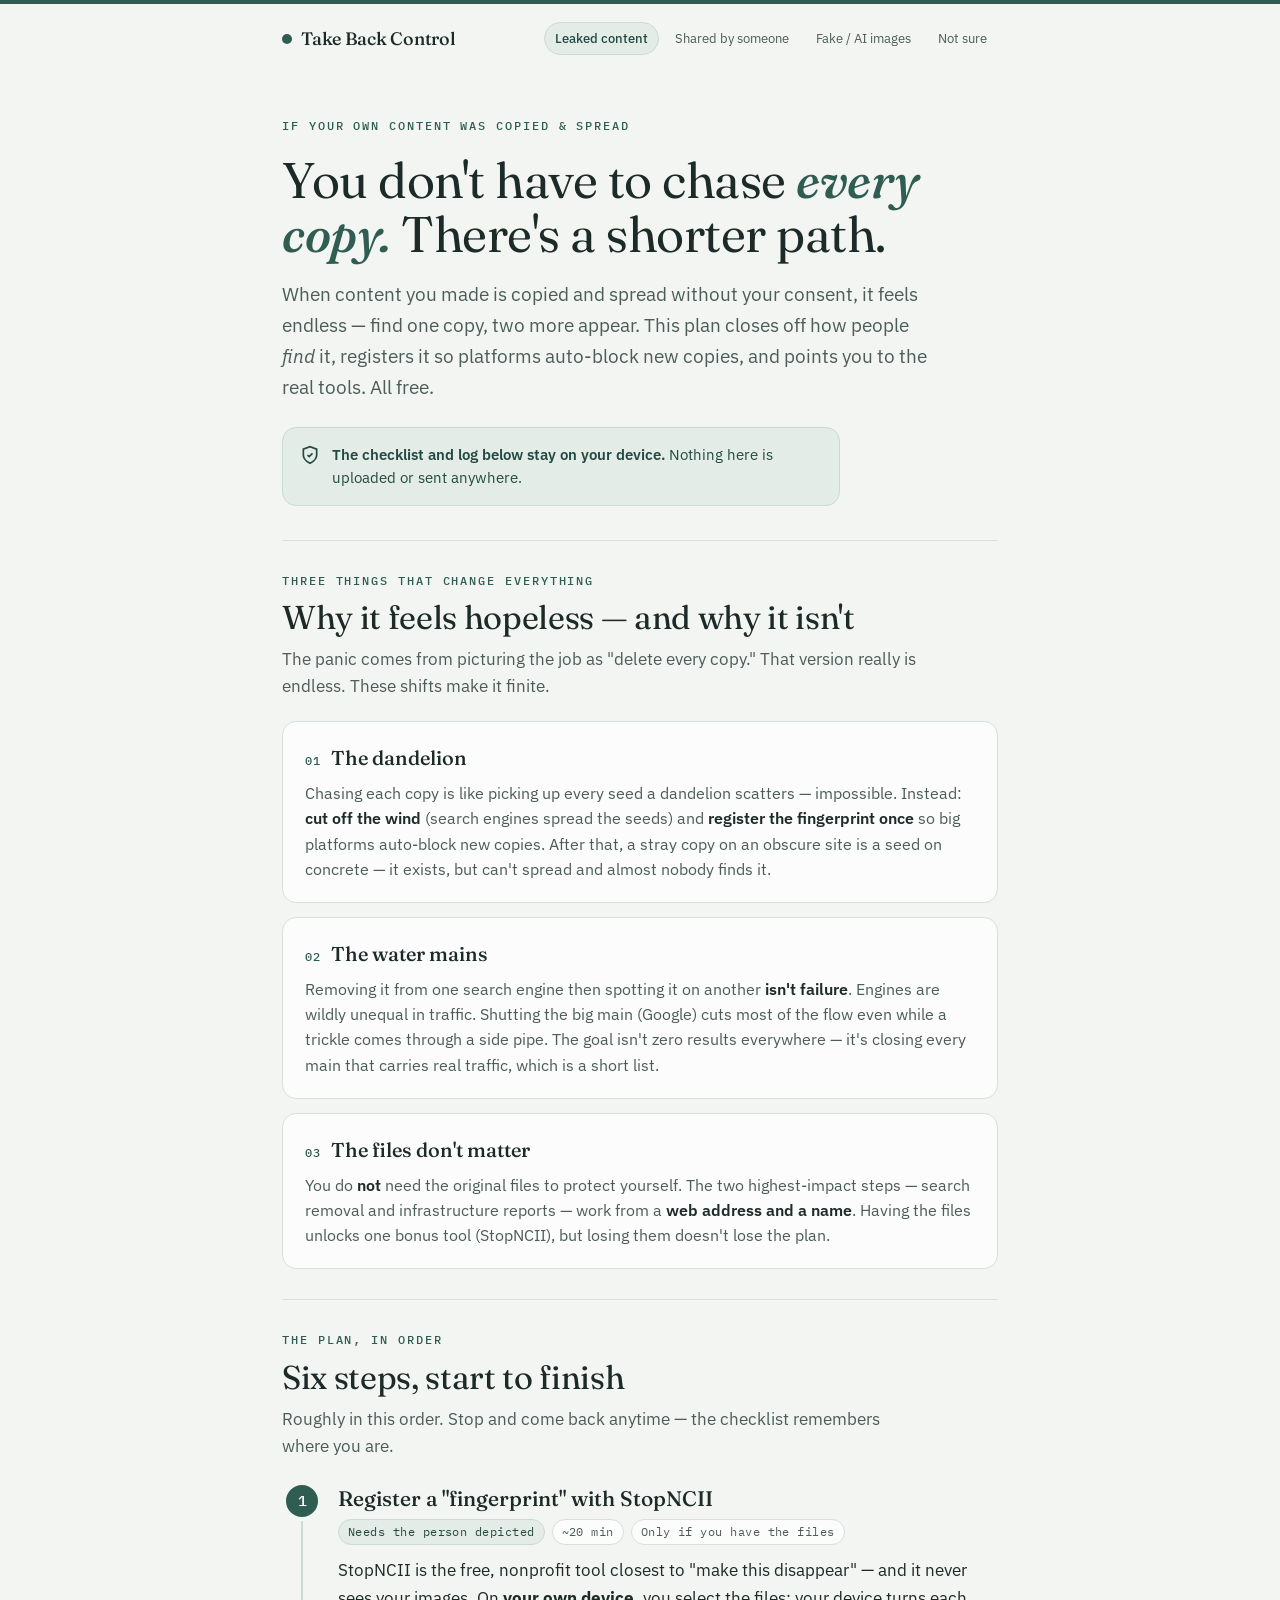
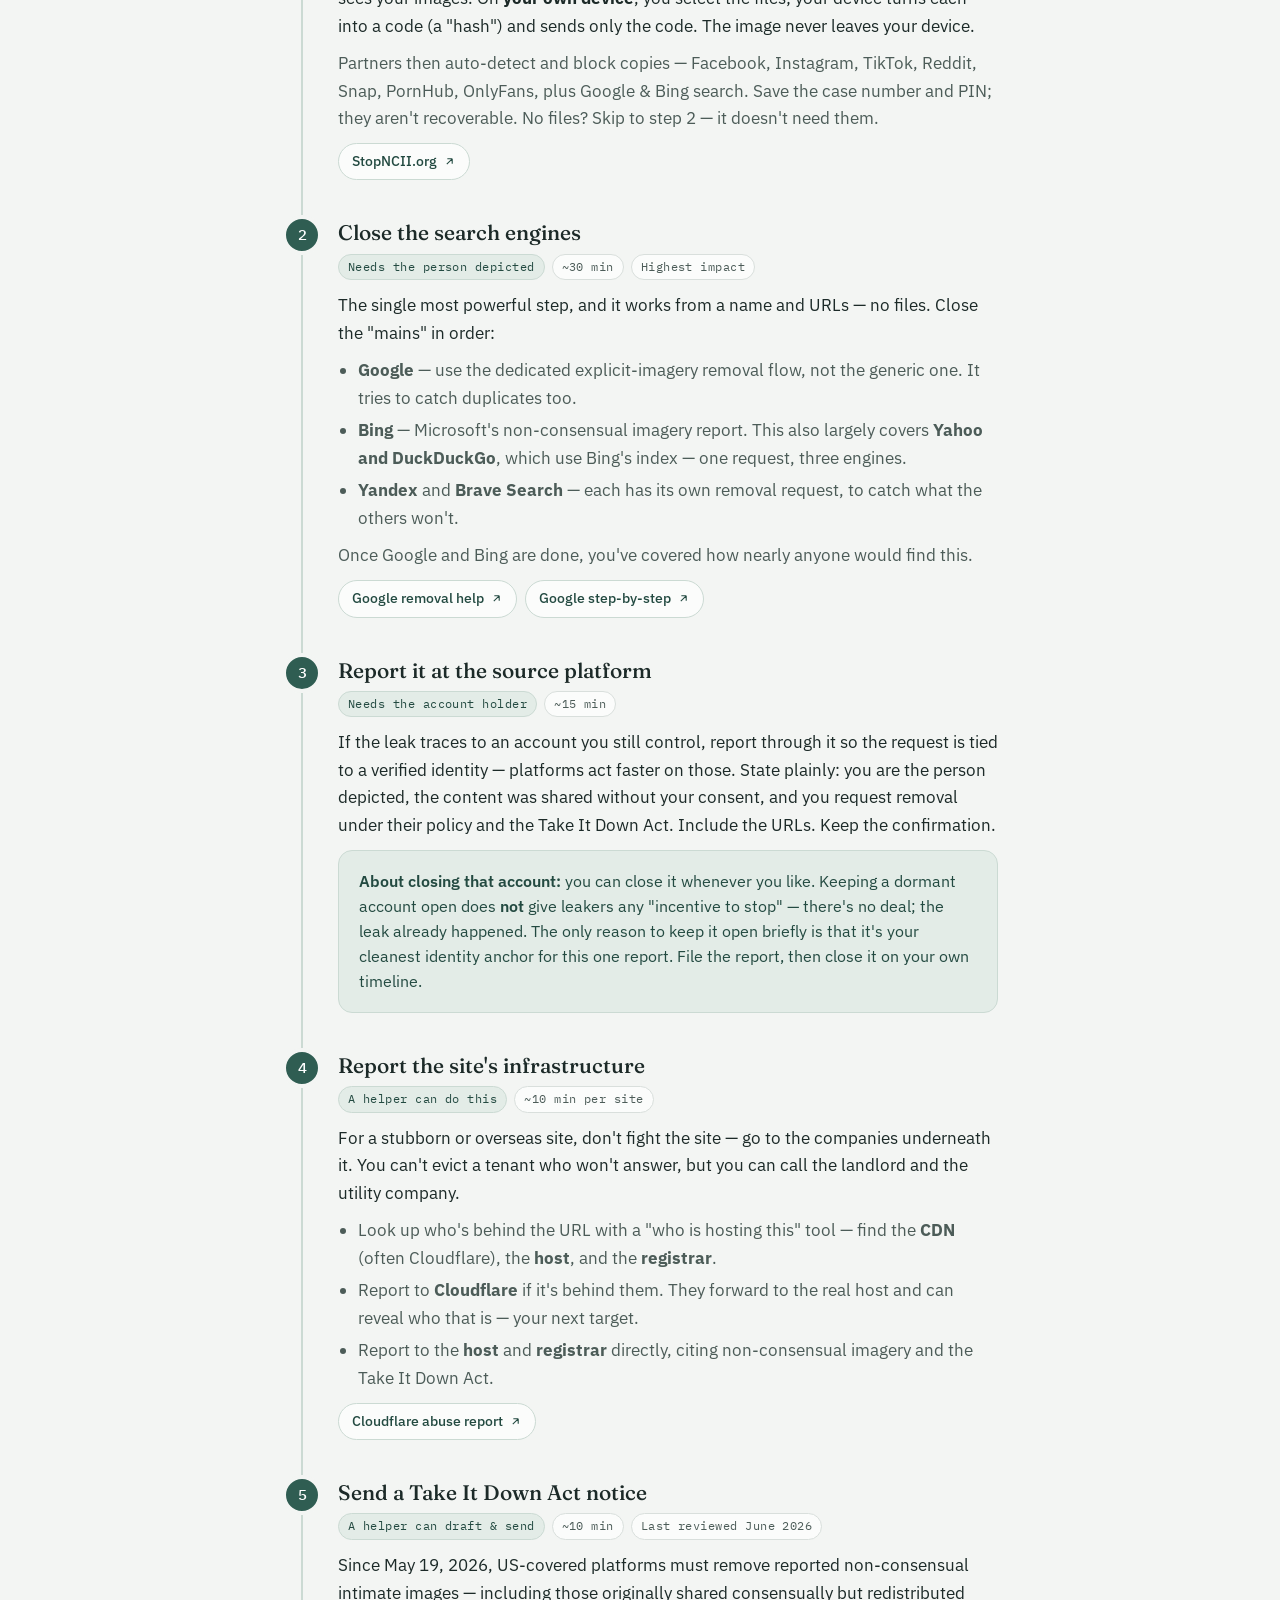
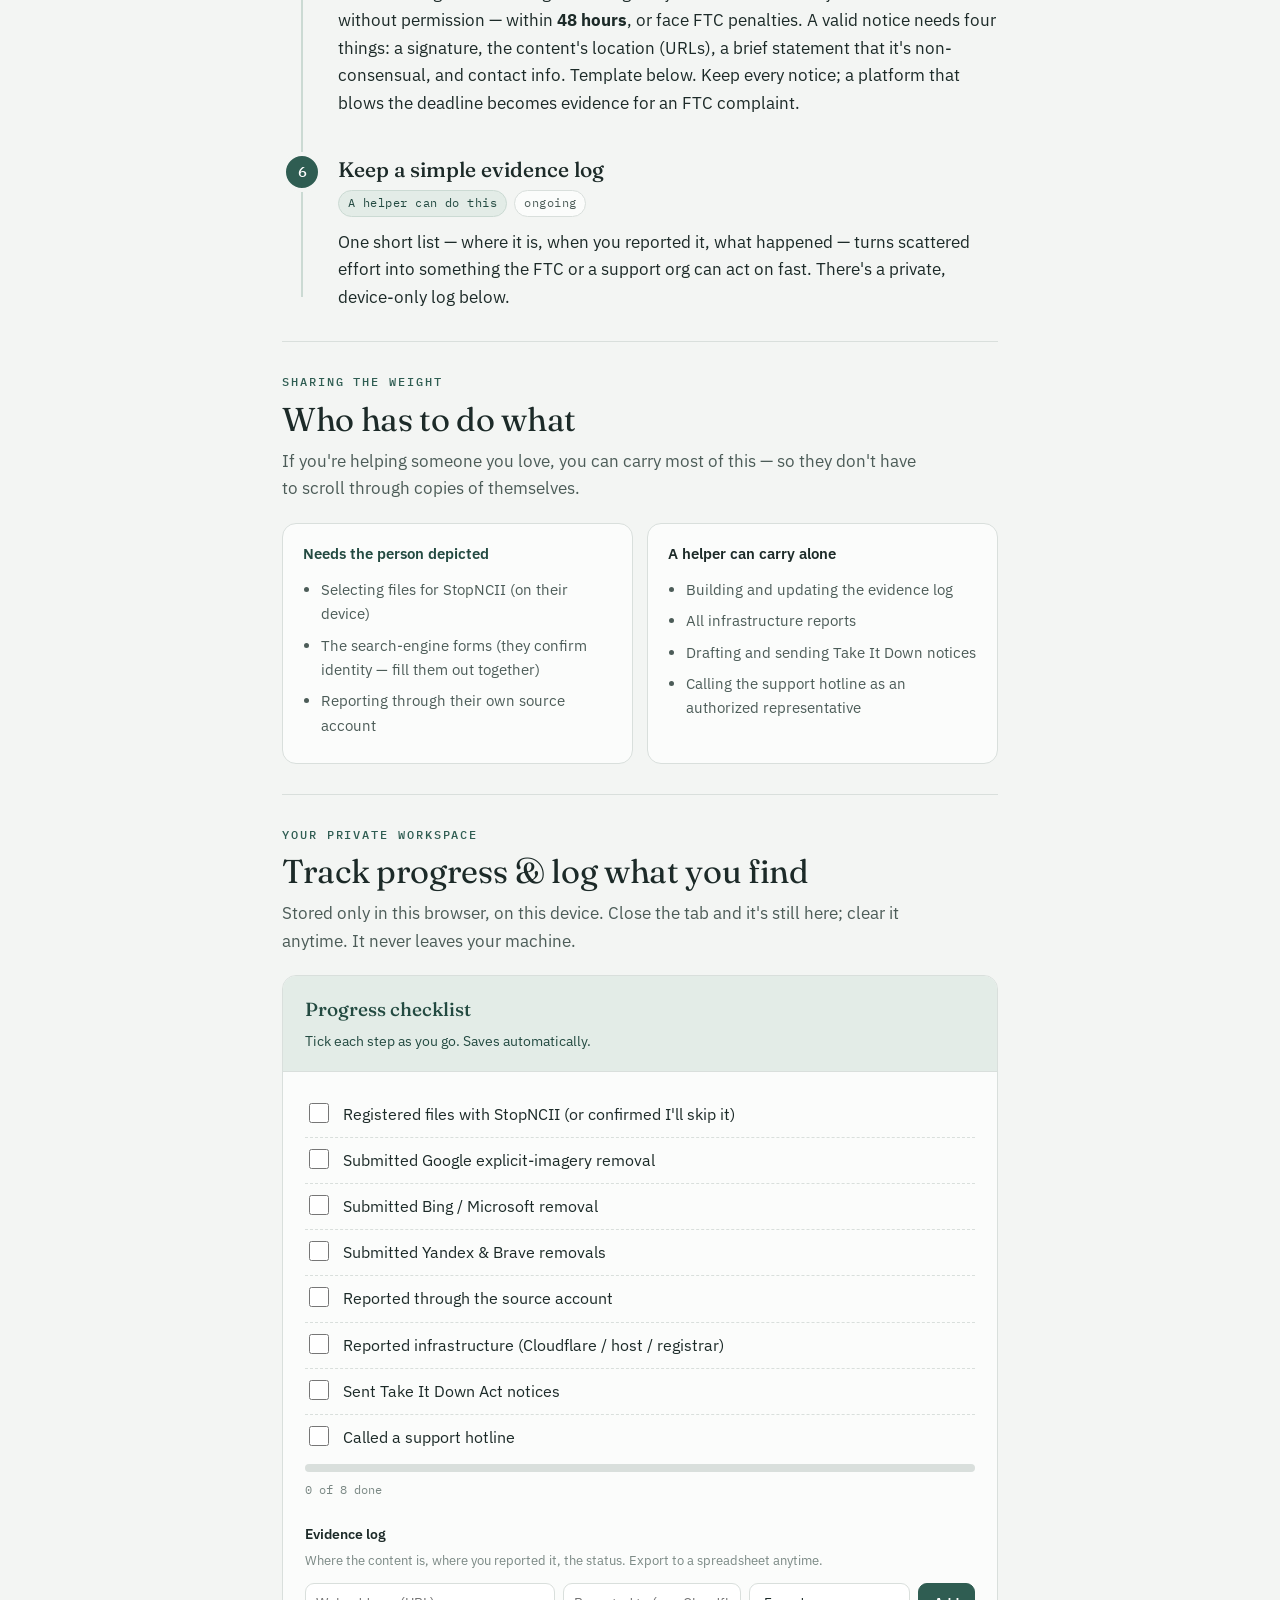
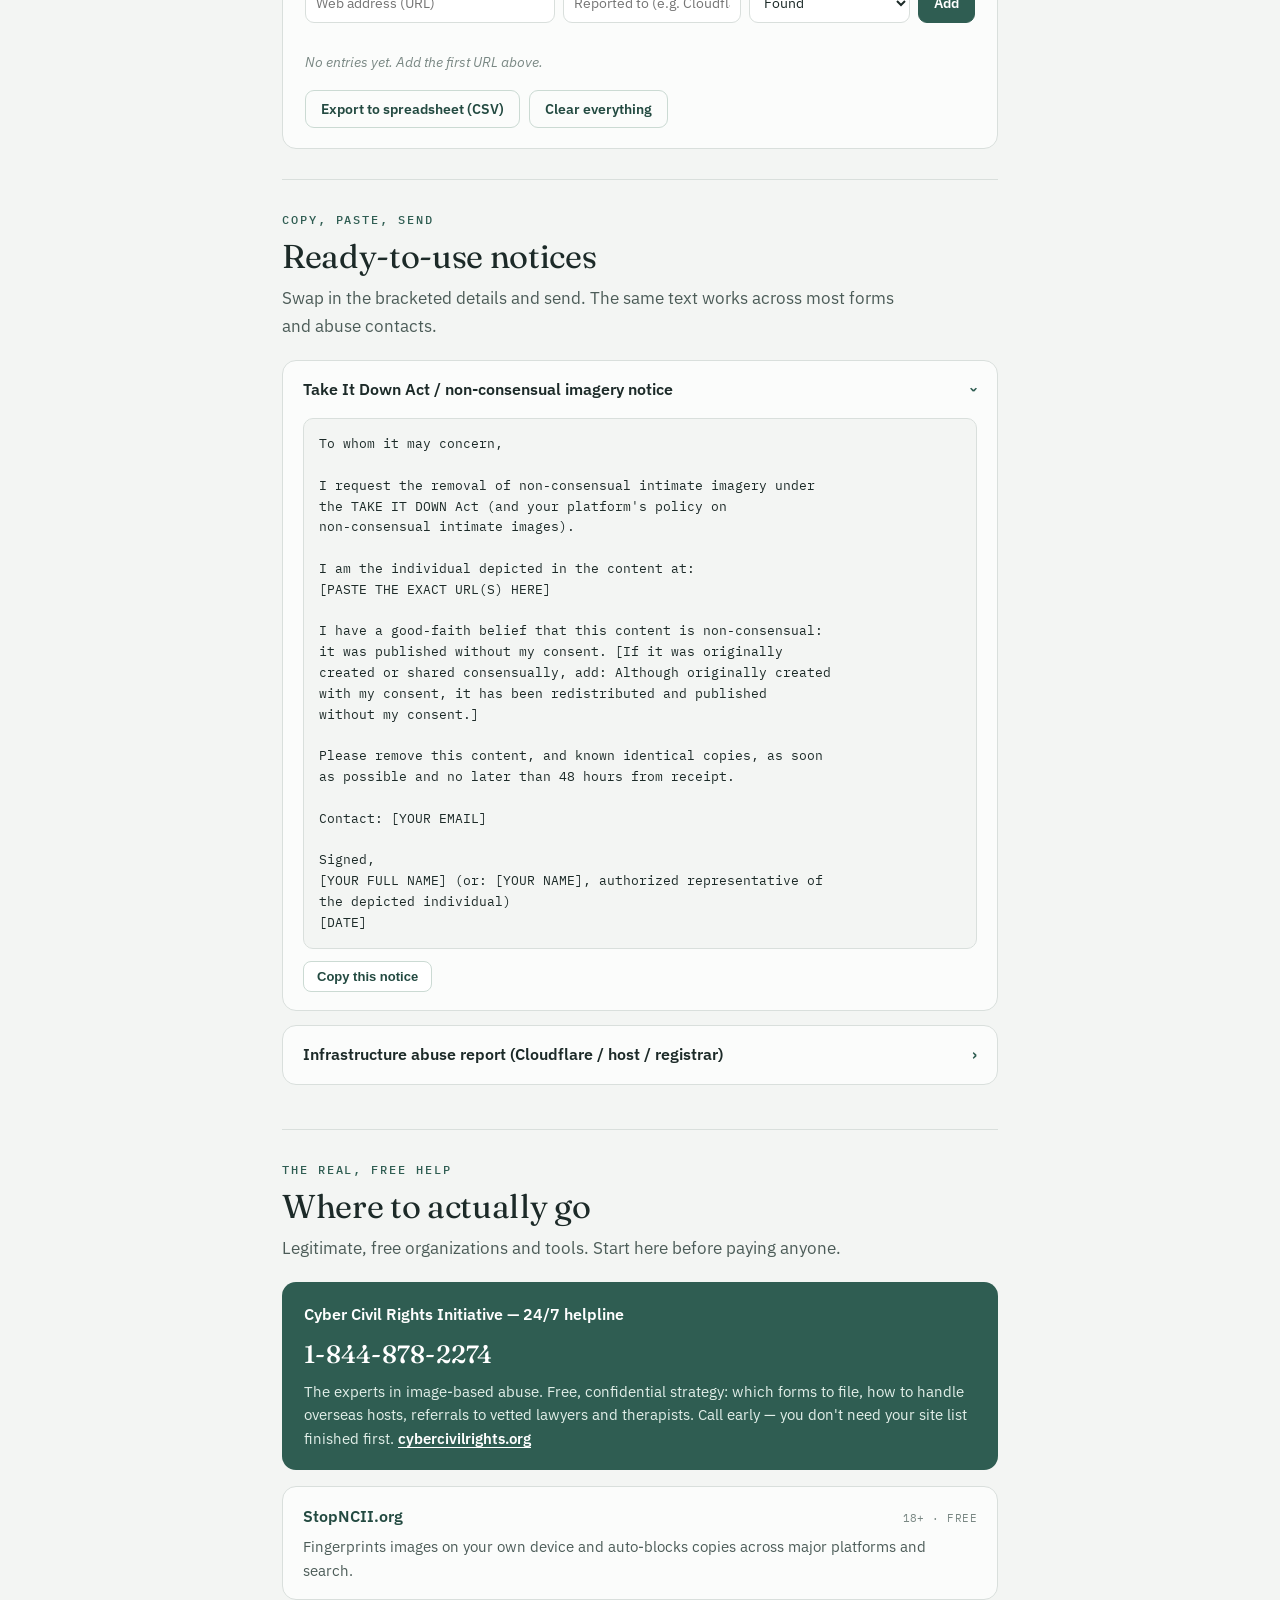
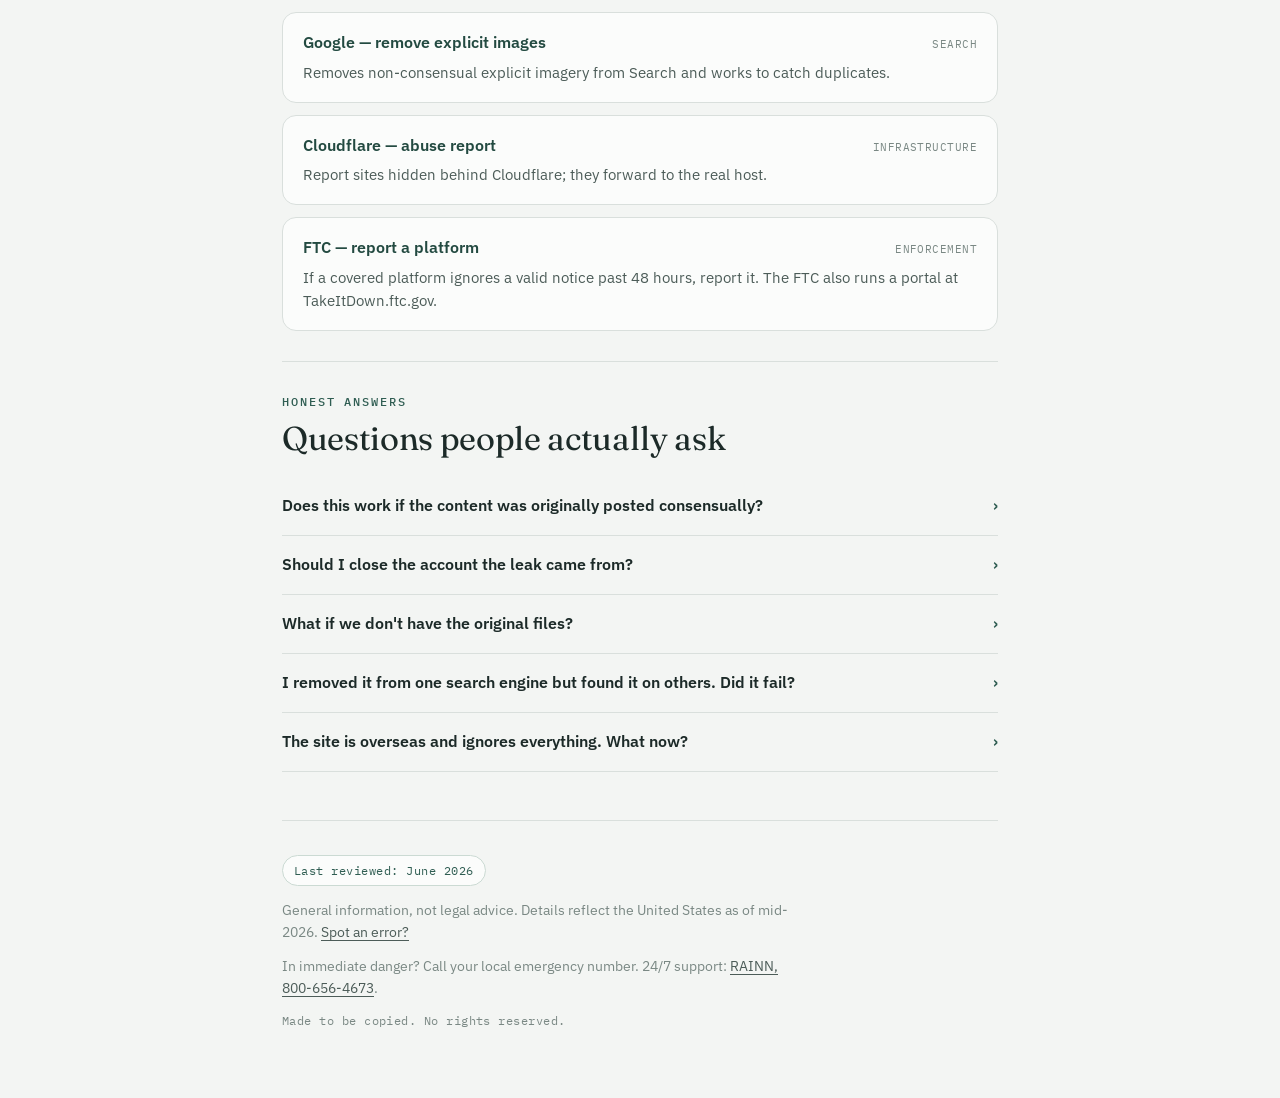
==== leaked.html @ c0b10c97 "Add files via upload" ====
<!DOCTYPE html>
<html lang="en">
<head>
<meta charset="UTF-8">
<meta name="viewport" content="width=device-width, initial-scale=1.0">
<title>My intimate content was leaked — Take Back Control</title>
<meta name="description" content="A free, step-by-step guide to removing leaked intimate content from the internet and search results. No data collected.">
<link rel="preconnect" href="https://fonts.googleapis.com">
<link rel="preconnect" href="https://fonts.gstatic.com" crossorigin>
<link href="https://fonts.googleapis.com/css2?family=Fraunces:opsz,wght@9..144,380;9..144,500;9..144,600&family=IBM+Plex+Sans:wght@400;500;600&family=IBM+Plex+Mono:wght@400;500&display=swap" rel="stylesheet">
<link rel="stylesheet" href="style.css">
<style>:root{--accent:#2F5D52}</style>
</head>
<body data-page="leaked">
<div class="topstripe"></div>
<div class="wrap">

  <nav class="nav">
    <a class="brand" href="index.html"><span class="dot"></span>Take Back Control</a>
    <div class="navlinks">
      <a href="leaked.html" class="here">Leaked content</a>
      <a href="shared.html">Shared by someone</a>
      <a href="deepfake.html">Fake / AI images</a>
      <a href="not-sure.html">Not sure</a>
    </div>
  </nav>

  <header class="hero">
    <span class="eyebrow">If your own content was copied &amp; spread</span>
    <h1>You don't have to chase <em>every copy.</em> There's a shorter path.</h1>
    <p class="lead">When content you made is copied and spread without your consent, it feels endless — find one copy, two more appear. This plan closes off how people <em>find</em> it, registers it so platforms auto-block new copies, and points you to the real tools. All free.</p>
    <div class="privacy-badge">
      <svg width="20" height="20" viewBox="0 0 24 24" fill="none" stroke="currentColor" stroke-width="2"><path d="M12 22s8-4 8-10V5l-8-3-8 3v7c0 6 8 10 8 10z"/><path d="M9 12l2 2 4-4"/></svg>
      <div><b>The checklist and log below stay on your device.</b> Nothing here is uploaded or sent anywhere.</div>
    </div>
  </header>

  <hr class="divider">

  <section>
    <div class="sec-head">
      <span class="eyebrow">Three things that change everything</span>
      <h2>Why it feels hopeless — and why it isn't</h2>
      <p>The panic comes from picturing the job as "delete every copy." That version really is endless. These shifts make it finite.</p>
    </div>
    <div class="reframes">
      <div class="reframe">
        <h3><span class="ix">01</span> The dandelion</h3>
        <p>Chasing each copy is like picking up every seed a dandelion scatters — impossible. Instead: <b>cut off the wind</b> (search engines spread the seeds) and <b>register the fingerprint once</b> so big platforms auto-block new copies. After that, a stray copy on an obscure site is a seed on concrete — it exists, but can't spread and almost nobody finds it.</p>
      </div>
      <div class="reframe">
        <h3><span class="ix">02</span> The water mains</h3>
        <p>Removing it from one search engine then spotting it on another <b>isn't failure</b>. Engines are wildly unequal in traffic. Shutting the big main (Google) cuts most of the flow even while a trickle comes through a side pipe. The goal isn't zero results everywhere — it's closing every main that carries real traffic, which is a short list.</p>
      </div>
      <div class="reframe">
        <h3><span class="ix">03</span> The files don't matter</h3>
        <p>You do <b>not</b> need the original files to protect yourself. The two highest-impact steps — search removal and infrastructure reports — work from a <b>web address and a name</b>. Having the files unlocks one bonus tool (StopNCII), but losing them doesn't lose the plan.</p>
      </div>
    </div>
  </section>

  <hr class="divider">

  <section>
    <div class="sec-head">
      <span class="eyebrow">The plan, in order</span>
      <h2>Six steps, start to finish</h2>
      <p>Roughly in this order. Stop and come back anytime — the checklist remembers where you are.</p>
    </div>
    <div class="steps">

      <div class="step">
        <div class="node">1</div>
        <h3>Register a "fingerprint" with StopNCII</h3>
        <div class="meta"><span class="tag who">Needs the person depicted</span><span class="tag">~20 min</span><span class="tag">Only if you have the files</span></div>
        <p class="do">StopNCII is the free, nonprofit tool closest to "make this disappear" — and it never sees your images. On <b>your own device</b>, you select the files; your device turns each into a code (a "hash") and sends only the code. The image never leaves your device.</p>
        <p>Partners then auto-detect and block copies — Facebook, Instagram, TikTok, Reddit, Snap, PornHub, OnlyFans, plus Google &amp; Bing search. Save the case number and PIN; they aren't recoverable. No files? Skip to step 2 — it doesn't need them.</p>
        <div class="linkrow"><a class="pill" href="https://stopncii.org" target="_blank" rel="noopener">StopNCII.org<svg width="13" height="13" viewBox="0 0 24 24" fill="none" stroke="currentColor" stroke-width="2"><path d="M7 17L17 7M17 7H8M17 7v9"/></svg></a></div>
      </div>

      <div class="step">
        <div class="node">2</div>
        <h3>Close the search engines</h3>
        <div class="meta"><span class="tag who">Needs the person depicted</span><span class="tag">~30 min</span><span class="tag">Highest impact</span></div>
        <p class="do">The single most powerful step, and it works from a name and URLs — no files. Close the "mains" in order:</p>
        <ul>
          <li><b>Google</b> — use the dedicated explicit-imagery removal flow, not the generic one. It tries to catch duplicates too.</li>
          <li><b>Bing</b> — Microsoft's non-consensual imagery report. This also largely covers <b>Yahoo and DuckDuckGo</b>, which use Bing's index — one request, three engines.</li>
          <li><b>Yandex</b> and <b>Brave Search</b> — each has its own removal request, to catch what the others won't.</li>
        </ul>
        <p>Once Google and Bing are done, you've covered how nearly anyone would find this.</p>
        <div class="linkrow">
          <a class="pill" href="https://support.google.com/websearch/answer/13650142" target="_blank" rel="noopener">Google removal help<svg width="13" height="13" viewBox="0 0 24 24" fill="none" stroke="currentColor" stroke-width="2"><path d="M7 17L17 7M17 7H8M17 7v9"/></svg></a>
          <a class="pill" href="https://support.google.com/websearch/answer/16854698" target="_blank" rel="noopener">Google step-by-step<svg width="13" height="13" viewBox="0 0 24 24" fill="none" stroke="currentColor" stroke-width="2"><path d="M7 17L17 7M17 7H8M17 7v9"/></svg></a>
        </div>
      </div>

      <div class="step">
        <div class="node">3</div>
        <h3>Report it at the source platform</h3>
        <div class="meta"><span class="tag who">Needs the account holder</span><span class="tag">~15 min</span></div>
        <p class="do">If the leak traces to an account you still control, report through it so the request is tied to a verified identity — platforms act faster on those. State plainly: you are the person depicted, the content was shared without your consent, and you request removal under their policy and the Take It Down Act. Include the URLs. Keep the confirmation.</p>
        <div class="callout" style="margin-top:6px"><b>About closing that account:</b> you can close it whenever you like. Keeping a dormant account open does <b>not</b> give leakers any "incentive to stop" — there's no deal; the leak already happened. The only reason to keep it open briefly is that it's your cleanest identity anchor for this one report. File the report, then close it on your own timeline.</div>
      </div>

      <div class="step">
        <div class="node">4</div>
        <h3>Report the site's infrastructure</h3>
        <div class="meta"><span class="tag who">A helper can do this</span><span class="tag">~10 min per site</span></div>
        <p class="do">For a stubborn or overseas site, don't fight the site — go to the companies underneath it. You can't evict a tenant who won't answer, but you can call the landlord and the utility company.</p>
        <ul>
          <li>Look up who's behind the URL with a "who is hosting this" tool — find the <b>CDN</b> (often Cloudflare), the <b>host</b>, and the <b>registrar</b>.</li>
          <li>Report to <b>Cloudflare</b> if it's behind them. They forward to the real host and can reveal who that is — your next target.</li>
          <li>Report to the <b>host</b> and <b>registrar</b> directly, citing non-consensual imagery and the Take It Down Act.</li>
        </ul>
        <div class="linkrow"><a class="pill" href="https://abuse.cloudflare.com" target="_blank" rel="noopener">Cloudflare abuse report<svg width="13" height="13" viewBox="0 0 24 24" fill="none" stroke="currentColor" stroke-width="2"><path d="M7 17L17 7M17 7H8M17 7v9"/></svg></a></div>
      </div>

      <div class="step">
        <div class="node">5</div>
        <h3>Send a Take It Down Act notice</h3>
        <div class="meta"><span class="tag who">A helper can draft &amp; send</span><span class="tag">~10 min</span><span class="tag">Last reviewed June 2026</span></div>
        <p class="do">Since May 19, 2026, US-covered platforms must remove reported non-consensual intimate images — including those originally shared consensually but redistributed without permission — within <b>48 hours</b>, or face FTC penalties. A valid notice needs four things: a signature, the content's location (URLs), a brief statement that it's non-consensual, and contact info. Template below. Keep every notice; a platform that blows the deadline becomes evidence for an FTC complaint.</p>
      </div>

      <div class="step">
        <div class="node">6</div>
        <h3>Keep a simple evidence log</h3>
        <div class="meta"><span class="tag who">A helper can do this</span><span class="tag">ongoing</span></div>
        <p class="do">One short list — where it is, when you reported it, what happened — turns scattered effort into something the FTC or a support org can act on fast. There's a private, device-only log below.</p>
      </div>

    </div>
  </section>

  <hr class="divider">

  <section>
    <div class="sec-head"><span class="eyebrow">Sharing the weight</span><h2>Who has to do what</h2>
      <p>If you're helping someone you love, you can carry most of this — so they don't have to scroll through copies of themselves.</p></div>
    <div class="split">
      <div class="col person"><h3>Needs the person depicted</h3>
        <ul><li>Selecting files for StopNCII (on their device)</li><li>The search-engine forms (they confirm identity — fill them out together)</li><li>Reporting through their own source account</li></ul></div>
      <div class="col"><h3>A helper can carry alone</h3>
        <ul><li>Building and updating the evidence log</li><li>All infrastructure reports</li><li>Drafting and sending Take It Down notices</li><li>Calling the support hotline as an authorized representative</li></ul></div>
    </div>
  </section>

  <hr class="divider">

  <section>
    <div class="sec-head"><span class="eyebrow">Your private workspace</span><h2>Track progress &amp; log what you find</h2>
      <p>Stored only in this browser, on this device. Close the tab and it's still here; clear it anytime. It never leaves your machine.</p></div>
    <div class="tool">
      <div class="tool-head"><h3>Progress checklist</h3><p>Tick each step as you go. Saves automatically.</p></div>
      <div class="tool-body">
        <ul class="checklist" id="checklist">
          <li><input type="checkbox" id="c1"><label for="c1">Registered files with StopNCII (or confirmed I'll skip it)</label></li>
          <li><input type="checkbox" id="c2"><label for="c2">Submitted Google explicit-imagery removal</label></li>
          <li><input type="checkbox" id="c3"><label for="c3">Submitted Bing / Microsoft removal</label></li>
          <li><input type="checkbox" id="c4"><label for="c4">Submitted Yandex &amp; Brave removals</label></li>
          <li><input type="checkbox" id="c5"><label for="c5">Reported through the source account</label></li>
          <li><input type="checkbox" id="c6"><label for="c6">Reported infrastructure (Cloudflare / host / registrar)</label></li>
          <li><input type="checkbox" id="c7"><label for="c7">Sent Take It Down Act notices</label></li>
          <li><input type="checkbox" id="c8"><label for="c8">Called a support hotline</label></li>
        </ul>
        <div class="progress"><i id="bar"></i></div>
        <p class="ptext" id="ptext">0 of 8 done</p>
        <div class="log">
          <h4>Evidence log</h4>
          <p class="hint">Where the content is, where you reported it, the status. Export to a spreadsheet anytime.</p>
          <div class="log-grid">
            <input id="f-url" type="text" placeholder="Web address (URL)" aria-label="URL">
            <input id="f-where" type="text" placeholder="Reported to (e.g. Cloudflare)" aria-label="Reported to">
            <select id="f-status" aria-label="Status"><option>Found</option><option>Reported</option><option>Removed</option><option>Ignored 48h+</option></select>
            <button class="btn" id="add">Add</button>
          </div>
          <ul class="entries" id="entries"></ul>
          <p class="empty" id="empty">No entries yet. Add the first URL above.</p>
          <div class="log-actions">
            <button class="btn ghost" id="export">Export to spreadsheet (CSV)</button>
            <button class="btn ghost" id="clearall">Clear everything</button>
          </div>
        </div>
      </div>
    </div>
  </section>

  <hr class="divider">

  <section>
    <div class="sec-head"><span class="eyebrow">Copy, paste, send</span><h2>Ready-to-use notices</h2>
      <p>Swap in the bracketed details and send. The same text works across most forms and abuse contacts.</p></div>
    <details class="tmpl" open>
      <summary>Take It Down Act / non-consensual imagery notice <span class="chev">›</span></summary>
      <div class="tmpl-body">
        <pre id="t1">To whom it may concern,

I request the removal of non-consensual intimate imagery under
the TAKE IT DOWN Act (and your platform's policy on
non-consensual intimate images).

I am the individual depicted in the content at:
[PASTE THE EXACT URL(S) HERE]

I have a good-faith belief that this content is non-consensual:
it was published without my consent. [If it was originally
created or shared consensually, add: Although originally created
with my consent, it has been redistributed and published
without my consent.]

Please remove this content, and known identical copies, as soon
as possible and no later than 48 hours from receipt.

Contact: [YOUR EMAIL]

Signed,
[YOUR FULL NAME] (or: [YOUR NAME], authorized representative of
the depicted individual)
[DATE]</pre>
        <button class="copy" data-t="t1">Copy this notice</button>
      </div>
    </details>
    <details class="tmpl">
      <summary>Infrastructure abuse report (Cloudflare / host / registrar) <span class="chev">›</span></summary>
      <div class="tmpl-body">
        <pre id="t2">Subject: Abuse report — non-consensual intimate imagery

Hello,

A website you provide services for is hosting / distributing
non-consensual intimate imagery of [me / the person I represent]
without consent. This violates your acceptable-use policy and
US law (the TAKE IT DOWN Act).

Content location(s):
[PASTE THE EXACT URL(S) HERE]

Please remove this content and/or forward this report to the
hosting provider, and confirm the steps taken. I can provide
further identity verification on request.

Contact: [YOUR EMAIL]
[YOUR NAME] · [DATE]</pre>
        <button class="copy" data-t="t2">Copy this report</button>
      </div>
    </details>
  </section>

  <hr class="divider">

  <section>
    <div class="sec-head"><span class="eyebrow">The real, free help</span><h2>Where to actually go</h2>
      <p>Legitimate, free organizations and tools. Start here before paying anyone.</p></div>
    <div class="res">
      <div class="hotline">
        <div class="r-name">Cyber Civil Rights Initiative — 24/7 helpline</div>
        <span class="r-num">1-844-878-2274</span>
        <div class="r-desc">The experts in image-based abuse. Free, confidential strategy: which forms to file, how to handle overseas hosts, referrals to vetted lawyers and therapists. Call early — you don't need your site list finished first. <a href="https://cybercivilrights.org" target="_blank" rel="noopener">cybercivilrights.org</a></div>
      </div>
      <a class="card" href="https://stopncii.org" target="_blank" rel="noopener"><div class="r-top"><span class="r-name">StopNCII.org</span><span class="r-tag">18+ · FREE</span></div><div class="r-desc">Fingerprints images on your own device and auto-blocks copies across major platforms and search.</div></a>
      <a class="card" href="https://support.google.com/websearch/answer/13650142" target="_blank" rel="noopener"><div class="r-top"><span class="r-name">Google — remove explicit images</span><span class="r-tag">SEARCH</span></div><div class="r-desc">Removes non-consensual explicit imagery from Search and works to catch duplicates.</div></a>
      <a class="card" href="https://abuse.cloudflare.com" target="_blank" rel="noopener"><div class="r-top"><span class="r-name">Cloudflare — abuse report</span><span class="r-tag">INFRASTRUCTURE</span></div><div class="r-desc">Report sites hidden behind Cloudflare; they forward to the real host.</div></a>
      <a class="card" href="https://reportfraud.ftc.gov" target="_blank" rel="noopener"><div class="r-top"><span class="r-name">FTC — report a platform</span><span class="r-tag">ENFORCEMENT</span></div><div class="r-desc">If a covered platform ignores a valid notice past 48 hours, report it. The FTC also runs a portal at TakeItDown.ftc.gov.</div></a>
    </div>
  </section>

  <hr class="divider">

  <section class="faq">
    <div class="sec-head"><span class="eyebrow">Honest answers</span><h2>Questions people actually ask</h2></div>
    <details>
      <summary>Does this work if the content was originally posted consensually?<span class="chev">›</span></summary>
      <div class="ans"><p>Yes. Consenting to create or share something once is not consent to have it redistributed elsewhere. Content first shared on a creator platform and then leaked is treated as non-consensual where it was re-posted without permission.</p><p>One wrinkle: Google's <i>search-removal</i> form asks that you're not <i>currently being paid to commercialize that same content</i>. If there's no active, earning account, this doesn't apply. If there is, the Take It Down notice and infrastructure reports don't carry that condition, and a copyright (DMCA) removal may also apply. A support org can help pick the right lever.</p></div>
    </details>
    <details>
      <summary>Should I close the account the leak came from?<span class="chev">›</span></summary>
      <div class="ans"><p>You can, on your own timeline. A dormant account doesn't give leakers any reason to stop — there's no negotiation happening, and the leak already occurred. The only reason to keep it open briefly is as a verified-identity anchor for the source-platform report. File that report, then close it whenever you're ready.</p></div>
    </details>
    <details>
      <summary>What if we don't have the original files?<span class="chev">›</span></summary>
      <div class="ans"><p>You still do almost everything. Search removal, infrastructure reports, source reports, and Take It Down notices all work from a URL and a name. Only StopNCII needs files, and it's a bonus. Even a copy downloaded from a leak site can be fingerprinted.</p></div>
    </details>
    <details>
      <summary>I removed it from one search engine but found it on others. Did it fail?<span class="chev">›</span></summary>
      <div class="ans"><p>No — that's expected. Removal is per-engine. Closing Google and Bing covers the overwhelming majority of how anyone finds content (Bing also feeds Yahoo and DuckDuckGo). The goal is the engines that carry real traffic, not literal zero everywhere.</p></div>
    </details>
    <details>
      <summary>The site is overseas and ignores everything. What now?<span class="chev">›</span></summary>
      <div class="ans"><p>You usually don't need it deleted at the source — you need it <i>unfindable</i>. Deindex it from search, and report the US/EU infrastructure underneath it (CDN, host, registrar), which often follows the rules even when the site won't. The hotline is excellent at this part.</p></div>
    </details>
  </section>

  <footer>
    <span class="reviewed">Last reviewed: June 2026</span>
    <p>General information, not legal advice. Details reflect the United States as of mid-2026. <a href="index.html#contact">Spot an error?</a></p>
    <p>In immediate danger? Call your local emergency number. 24/7 support: <a href="tel:18006564673">RAINN, 800-656-4673</a>.</p>
    <p class="made">Made to be copied. No rights reserved.</p>
  </footer>

</div>
<script src="app.js"></script>
</body>
</html>
---- style.css ----
/* Take Back Control — shared styles
   Edit once, applies to every page. */
:root{
  --paper:#F3F5F3;
  --paper-2:#FBFCFB;
  --ink:#1C2A28;
  --ink-soft:#4C5C58;
  --ink-faint:#7A8884;
  --sage:#2F5D52;
  --sage-deep:#234A41;
  --sage-tint:#E3ECE7;
  --sage-line:#CBDAD3;
  --line:#D9DFDC;
  --clay:#A1542F;
  --clay-tint:#F4E6DC;
  --clay-line:#E2C3AE;
  --accent:#2F5D52;        /* per-page override sets this */
  --radius:14px;
  --maxw:760px;
}
*{box-sizing:border-box}
html{scroll-behavior:smooth}
@media (prefers-reduced-motion:reduce){html{scroll-behavior:auto}*{animation:none!important;transition:none!important}}
body{
  margin:0;background:var(--paper);color:var(--ink);
  font-family:"IBM Plex Sans",system-ui,sans-serif;
  font-size:17px;line-height:1.62;-webkit-font-smoothing:antialiased;
}
.topstripe{height:4px;background:var(--accent)}
.wrap{max-width:var(--maxw);margin:0 auto;padding:0 22px}
a{color:var(--sage-deep);text-underline-offset:3px;text-decoration-thickness:1px}
a:focus-visible,button:focus-visible,summary:focus-visible{outline:3px solid var(--accent);outline-offset:2px;border-radius:4px}

/* NAV */
.nav{display:flex;align-items:center;justify-content:space-between;gap:14px;padding:18px 0;flex-wrap:wrap}
.brand{font-family:"Fraunces",serif;font-weight:500;font-size:18px;color:var(--ink);text-decoration:none;letter-spacing:-.01em;display:flex;align-items:center;gap:9px}
.brand .dot{width:10px;height:10px;border-radius:50%;background:var(--accent);flex:none}
.navlinks{display:flex;gap:5px;flex-wrap:wrap}
.navlinks a{font-size:13px;text-decoration:none;color:var(--ink-soft);padding:5px 10px;border-radius:100px;border:1px solid transparent}
.navlinks a:hover{background:var(--paper-2);border-color:var(--line)}
.navlinks a.here{background:var(--sage-tint);border-color:var(--sage-line);color:var(--sage-deep);font-weight:500}

.eyebrow{font-family:"IBM Plex Mono",monospace;font-size:12px;letter-spacing:.16em;text-transform:uppercase;color:var(--accent);font-weight:500}

/* HERO */
.hero{padding:38px 0 34px}
.hero .eyebrow{display:inline-block;margin-bottom:18px}
.hero h1{font-family:"Fraunces",serif;font-weight:380;font-size:clamp(32px,5.6vw,50px);line-height:1.08;letter-spacing:-.01em;margin:0 0 18px}
.hero h1 em{font-style:italic;color:var(--accent);font-weight:500}
.hero .lead{font-size:19px;color:var(--ink-soft);max-width:60ch;margin:0 0 24px}

.privacy-badge{display:flex;gap:12px;align-items:flex-start;background:var(--sage-tint);border:1px solid var(--sage-line);border-radius:var(--radius);padding:15px 17px;font-size:14.5px;color:var(--sage-deep);max-width:62ch}
.privacy-badge svg{flex:none;margin-top:2px}
.privacy-badge b{font-weight:600}

section{padding:30px 0}
.divider{height:1px;background:var(--line);border:0;margin:0}
.sec-head{margin-bottom:20px}
.sec-head .eyebrow{display:block;margin-bottom:9px}
.sec-head h2{font-family:"Fraunces",serif;font-weight:400;font-size:clamp(25px,4.3vw,33px);line-height:1.12;margin:0;letter-spacing:-.01em}
.sec-head p{color:var(--ink-soft);margin:10px 0 0;max-width:64ch}

/* DOORS (hub) */
.doors{display:grid;gap:13px}
.door{display:block;text-decoration:none;background:var(--paper-2);border:1px solid var(--line);border-radius:var(--radius);padding:20px 22px;color:var(--ink);transition:border-color .15s,transform .15s}
.door:hover{border-color:var(--sage-line);transform:translateY(-1px)}
.door .d-top{display:flex;align-items:center;gap:12px;margin-bottom:6px}
.door .d-stripe{width:34px;height:34px;border-radius:9px;flex:none;display:flex;align-items:center;justify-content:center;color:#fff}
.door h3{font-family:"Fraunces",serif;font-weight:500;font-size:20px;margin:0}
.door p{margin:0;color:var(--ink-soft);font-size:15px}
.door .go{font-family:"IBM Plex Mono",monospace;font-size:12px;color:var(--accent);margin-top:9px;display:inline-flex;align-items:center;gap:5px}

/* REFRAMES */
.reframes{display:grid;gap:14px}
.reframe{background:var(--paper-2);border:1px solid var(--line);border-radius:var(--radius);padding:20px 22px}
.reframe h3{font-family:"Fraunces",serif;font-weight:500;font-size:20px;margin:0 0 7px;display:flex;align-items:baseline;gap:10px}
.reframe h3 .ix{font-family:"IBM Plex Mono",monospace;font-size:12px;color:var(--accent);font-weight:500;letter-spacing:.08em}
.reframe p{margin:0;color:var(--ink-soft);font-size:15.5px}
.reframe p b{color:var(--ink);font-weight:600}

/* STEP SPINE */
.steps{position:relative;margin-top:8px}
.steps::before{content:"";position:absolute;left:19px;top:14px;bottom:14px;width:2px;background:var(--sage-line)}
.step{position:relative;padding:0 0 30px 56px}
.step:last-child{padding-bottom:0}
.node{position:absolute;left:0;top:0;width:40px;height:40px;border-radius:50%;background:var(--accent);color:#fff;display:flex;align-items:center;justify-content:center;font-family:"IBM Plex Mono",monospace;font-weight:500;font-size:15px;border:4px solid var(--paper);z-index:1}
.step h3{font-family:"Fraunces",serif;font-weight:500;font-size:21px;margin:5px 0 4px}
.step .meta{display:flex;flex-wrap:wrap;gap:7px;margin:0 0 12px}
.tag{font-family:"IBM Plex Mono",monospace;font-size:11.5px;letter-spacing:.04em;padding:3px 9px;border-radius:100px;border:1px solid var(--line);background:var(--paper-2);color:var(--ink-soft)}
.tag.who{background:var(--sage-tint);border-color:var(--sage-line);color:var(--sage-deep)}
.step p{margin:0 0 10px;color:var(--ink-soft)}
.step p:last-child{margin-bottom:0}
.step .do{color:var(--ink)}
.step ul{margin:6px 0 10px;padding-left:20px;color:var(--ink-soft)}
.step li{margin-bottom:5px}
.linkrow{display:flex;flex-wrap:wrap;gap:8px;margin-top:6px}
.pill{display:inline-flex;align-items:center;gap:6px;font-size:13.5px;font-weight:500;text-decoration:none;background:var(--paper-2);border:1px solid var(--sage-line);color:var(--sage-deep);padding:7px 13px;border-radius:100px}
.pill:hover{background:var(--sage-tint)}
.pill svg{flex:none}

/* SPLIT */
.split{display:grid;grid-template-columns:1fr 1fr;gap:14px}
.split .col{background:var(--paper-2);border:1px solid var(--line);border-radius:var(--radius);padding:18px 20px}
.split .col h3{font-weight:600;font-size:15px;margin:0 0 12px}
.split .col.person h3{color:var(--sage-deep)}
.split ul{margin:0;padding-left:18px;font-size:15px;color:var(--ink-soft)}
.split li{margin-bottom:7px}

/* CALLOUT (per-page emphasis) */
.callout{background:var(--sage-tint);border:1px solid var(--sage-line);border-radius:var(--radius);padding:18px 20px;font-size:15.5px;color:var(--sage-deep)}
.callout b{font-weight:600}
.callout.warn{background:var(--clay-tint);border-color:var(--clay-line);color:#6e4129}
.callout.warn b{color:#5e3620}

/* SCAMS */
.scam{background:var(--clay-tint);border:1px solid var(--clay-line);border-radius:var(--radius);padding:24px 24px 8px}
.scam .eyebrow{color:var(--clay)}
.scam h2{color:var(--clay);font-family:"Fraunces",serif;font-weight:400;font-size:clamp(24px,4vw,30px);margin:6px 0 4px}
.scam>p{color:#6e4129;max-width:64ch;margin:0 0 16px}
.flag{display:flex;gap:12px;padding:12px 0;border-top:1px solid var(--clay-line)}
.flag svg{flex:none;margin-top:3px;color:var(--clay)}
.flag b{font-weight:600;color:#5e3620}
.flag span{font-size:15px;color:#6e4129}

/* TOOL */
.tool{background:var(--paper-2);border:1px solid var(--line);border-radius:var(--radius);overflow:hidden}
.tool .tool-head{padding:18px 22px;border-bottom:1px solid var(--line);background:var(--sage-tint)}
.tool .tool-head h3{margin:0;font-family:"Fraunces",serif;font-weight:500;font-size:19px;color:var(--sage-deep)}
.tool .tool-head p{margin:6px 0 0;font-size:13.5px;color:var(--sage-deep)}
.tool-body{padding:20px 22px}
.checklist{list-style:none;margin:0 0 4px;padding:0}
.checklist li{display:flex;align-items:flex-start;gap:11px;padding:10px 0;border-bottom:1px dashed var(--line)}
.checklist li:last-child{border-bottom:0}
.checklist input[type=checkbox]{flex:none;width:20px;height:20px;margin-top:1px;accent-color:var(--accent);cursor:pointer}
.checklist label{font-size:15.5px;cursor:pointer}
.checklist .done label{color:var(--ink-faint);text-decoration:line-through}
.progress{height:8px;background:var(--line);border-radius:100px;overflow:hidden;margin:4px 0 0}
.progress i{display:block;height:100%;width:0;background:var(--accent);transition:width .35s ease}
.ptext{font-family:"IBM Plex Mono",monospace;font-size:12px;color:var(--ink-faint);margin:8px 0 0}
.log{margin-top:24px}
.log h4{font-size:14px;font-weight:600;margin:0 0 4px}
.log .hint{font-size:13px;color:var(--ink-faint);margin:0 0 12px}
.log-grid{display:grid;grid-template-columns:1.4fr 1fr .9fr auto;gap:8px;margin-bottom:10px}
.log-grid input,.log-grid select{font-family:inherit;font-size:14px;padding:9px 10px;border:1px solid var(--line);border-radius:9px;background:#fff;color:var(--ink);width:100%}
.log-grid input:focus,.log-grid select:focus{outline:none;border-color:var(--accent)}
.btn{font-family:inherit;font-size:14px;font-weight:600;cursor:pointer;border-radius:9px;padding:9px 15px;border:1px solid var(--accent);background:var(--accent);color:#fff;white-space:nowrap}
.btn:hover{filter:brightness(.92)}
.btn.ghost{background:transparent;color:var(--sage-deep);border-color:var(--sage-line)}
.btn.ghost:hover{background:var(--sage-tint);filter:none}
.entries{list-style:none;margin:0;padding:0}
.entries li{display:grid;grid-template-columns:1fr auto;gap:10px;align-items:center;padding:11px 0;border-top:1px solid var(--line);font-size:14.5px}
.entries .e-main{min-width:0}
.entries .e-url{font-weight:500;word-break:break-all}
.entries .e-sub{font-family:"IBM Plex Mono",monospace;font-size:11.5px;color:var(--ink-faint);margin-top:2px}
.entries .e-status{font-family:"IBM Plex Mono",monospace;font-size:11px;padding:2px 8px;border-radius:100px;border:1px solid var(--line);color:var(--ink-soft);background:var(--paper)}
.entries .x{border:0;background:none;cursor:pointer;color:var(--ink-faint);font-size:18px;line-height:1;padding:2px 6px;border-radius:6px}
.entries .x:hover{color:var(--clay);background:var(--clay-tint)}
.log-actions{display:flex;gap:9px;margin-top:14px;flex-wrap:wrap}
.empty{font-size:14px;color:var(--ink-faint);font-style:italic;padding:14px 0 2px}

/* TEMPLATES */
.tmpl{border:1px solid var(--line);border-radius:var(--radius);background:var(--paper-2);margin-bottom:14px;overflow:hidden}
.tmpl summary{cursor:pointer;list-style:none;padding:16px 20px;font-weight:600;font-size:15.5px;display:flex;align-items:center;justify-content:space-between;gap:12px}
.tmpl summary::-webkit-details-marker{display:none}
.tmpl summary .chev{transition:transform .2s ease;color:var(--accent)}
.tmpl[open] summary .chev{transform:rotate(90deg)}
.tmpl .tmpl-body{padding:0 20px 18px}
.tmpl pre{font-family:"IBM Plex Mono",monospace;font-size:13px;line-height:1.6;white-space:pre-wrap;background:var(--paper);border:1px solid var(--line);border-radius:10px;padding:15px;margin:0 0 12px;color:var(--ink)}
.copy{font-size:13px;font-weight:600;cursor:pointer;border:1px solid var(--sage-line);background:#fff;color:var(--sage-deep);padding:7px 13px;border-radius:8px}
.copy:hover{background:var(--sage-tint)}

/* RESOURCES */
.res{display:grid;gap:12px}
.res a.card{display:block;text-decoration:none;background:var(--paper-2);border:1px solid var(--line);border-radius:var(--radius);padding:17px 20px;color:var(--ink)}
.res a.card:hover{border-color:var(--sage-line);background:var(--sage-tint)}
.res .r-top{display:flex;align-items:baseline;justify-content:space-between;gap:10px}
.res .r-name{font-weight:600;font-size:16px;color:var(--sage-deep)}
.res .r-tag{font-family:"IBM Plex Mono",monospace;font-size:11px;color:var(--ink-faint);letter-spacing:.04em}
.res .r-desc{font-size:14.5px;color:var(--ink-soft);margin-top:5px}
.hotline{background:var(--accent);color:#fff;border-radius:var(--radius);padding:20px 22px;margin-bottom:4px}
.hotline .r-name,.hotline .r-num{color:#fff}
.hotline .r-num{font-family:"Fraunces",serif;font-size:25px;font-weight:500;display:block;margin:6px 0 4px;letter-spacing:.01em}
.hotline a{color:#fff;font-weight:600}
.hotline .r-desc{color:#e2efe9}

/* FAQ */
.faq details{border-bottom:1px solid var(--line)}
.faq summary{cursor:pointer;list-style:none;padding:16px 0;font-weight:600;font-size:16px;display:flex;justify-content:space-between;gap:14px}
.faq summary::-webkit-details-marker{display:none}
.faq summary .chev{flex:none;transition:transform .2s ease;color:var(--accent)}
.faq details[open] summary .chev{transform:rotate(90deg)}
.faq .ans{padding:0 0 18px;color:var(--ink-soft);font-size:15.5px;max-width:66ch}
.faq .ans p{margin:0 0 10px}
.faq .ans p:last-child{margin:0}

/* CONTACT */
.contact{background:var(--paper-2);border:1px solid var(--line);border-radius:var(--radius);padding:22px}
.contact h3{font-family:"Fraunces",serif;font-weight:500;font-size:20px;margin:0 0 6px}
.contact p.sub{color:var(--ink-soft);font-size:14.5px;margin:0 0 16px;max-width:60ch}
.contact .field{margin-bottom:11px}
.contact label{display:block;font-size:13px;font-weight:600;margin-bottom:5px;color:var(--ink-soft)}
.contact select,.contact input,.contact textarea{font-family:inherit;font-size:15px;width:100%;padding:10px 12px;border:1px solid var(--line);border-radius:9px;background:#fff;color:var(--ink)}
.contact textarea{min-height:90px;resize:vertical}
.contact select:focus,.contact input:focus,.contact textarea:focus{outline:none;border-color:var(--accent)}
.contact .note{font-size:12.5px;color:var(--ink-faint);margin-top:12px}

/* FOOTER */
footer{padding:34px 0 56px;border-top:1px solid var(--line);margin-top:18px}
footer .reviewed{font-family:"IBM Plex Mono",monospace;font-size:12px;letter-spacing:.04em;color:var(--accent);margin:0 0 14px;display:inline-block;border:1px solid var(--sage-line);background:var(--paper-2);padding:5px 11px;border-radius:100px}
footer p{font-size:13.5px;color:var(--ink-faint);max-width:66ch;margin:0 0 12px}
footer .made{font-family:"IBM Plex Mono",monospace;font-size:11.5px;letter-spacing:.04em;color:var(--ink-faint)}
footer a{color:var(--ink-soft)}

@media(max-width:620px){
  .split{grid-template-columns:1fr}
  .log-grid{grid-template-columns:1fr 1fr}
  .log-grid .btn{grid-column:1/-1}
  .hero{padding:30px 0 28px}
}
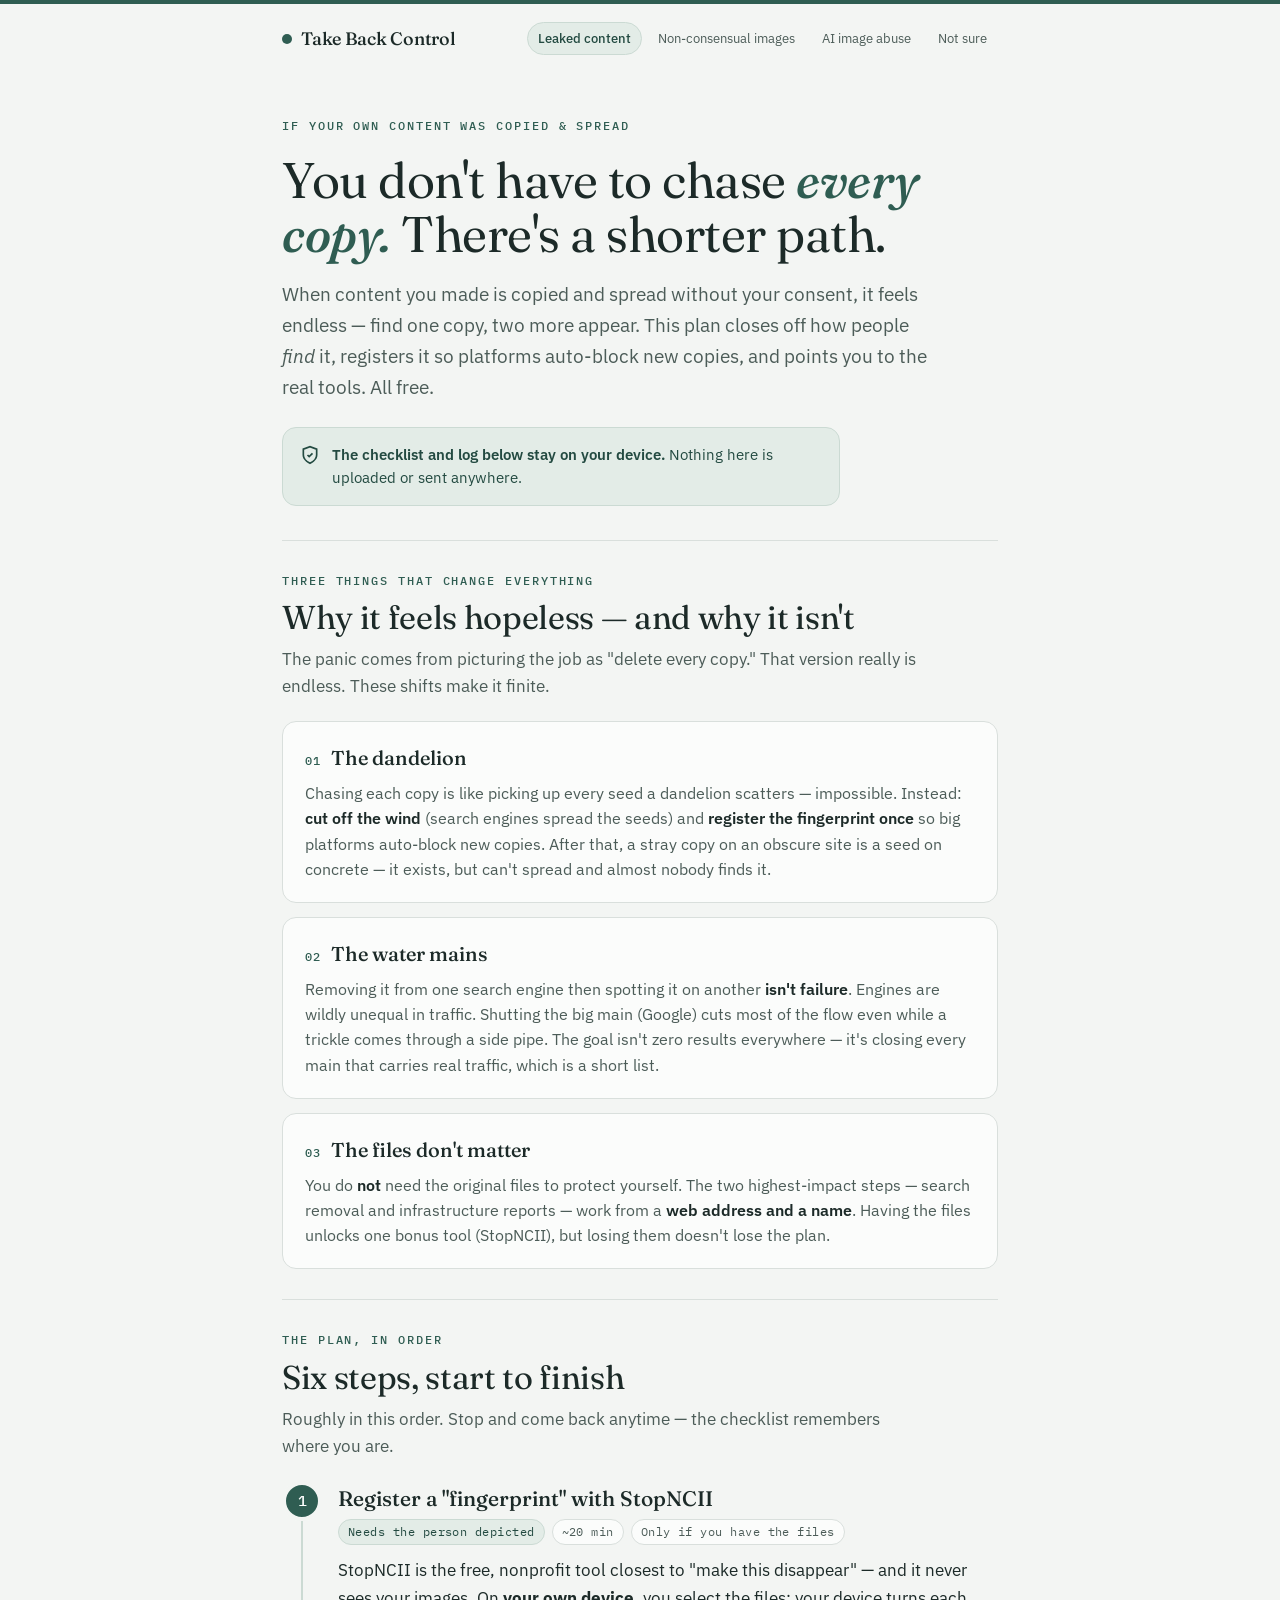
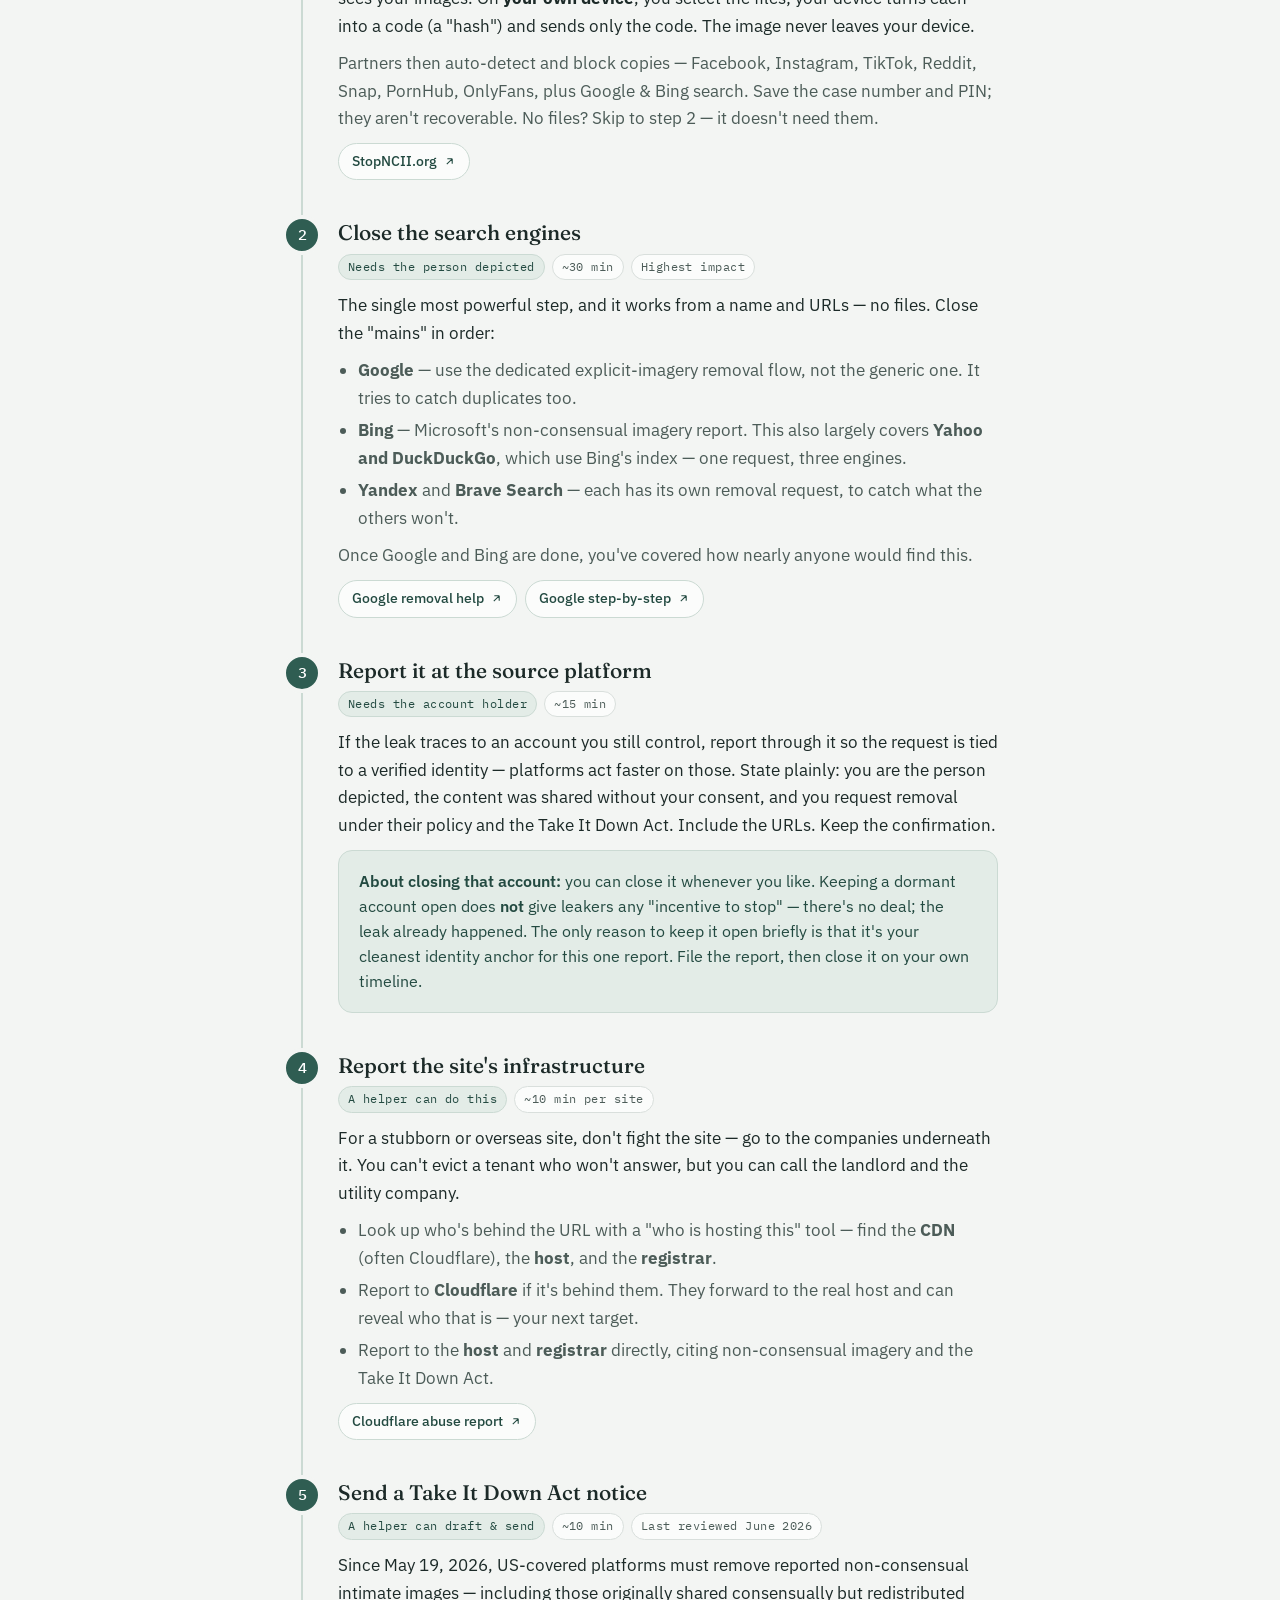
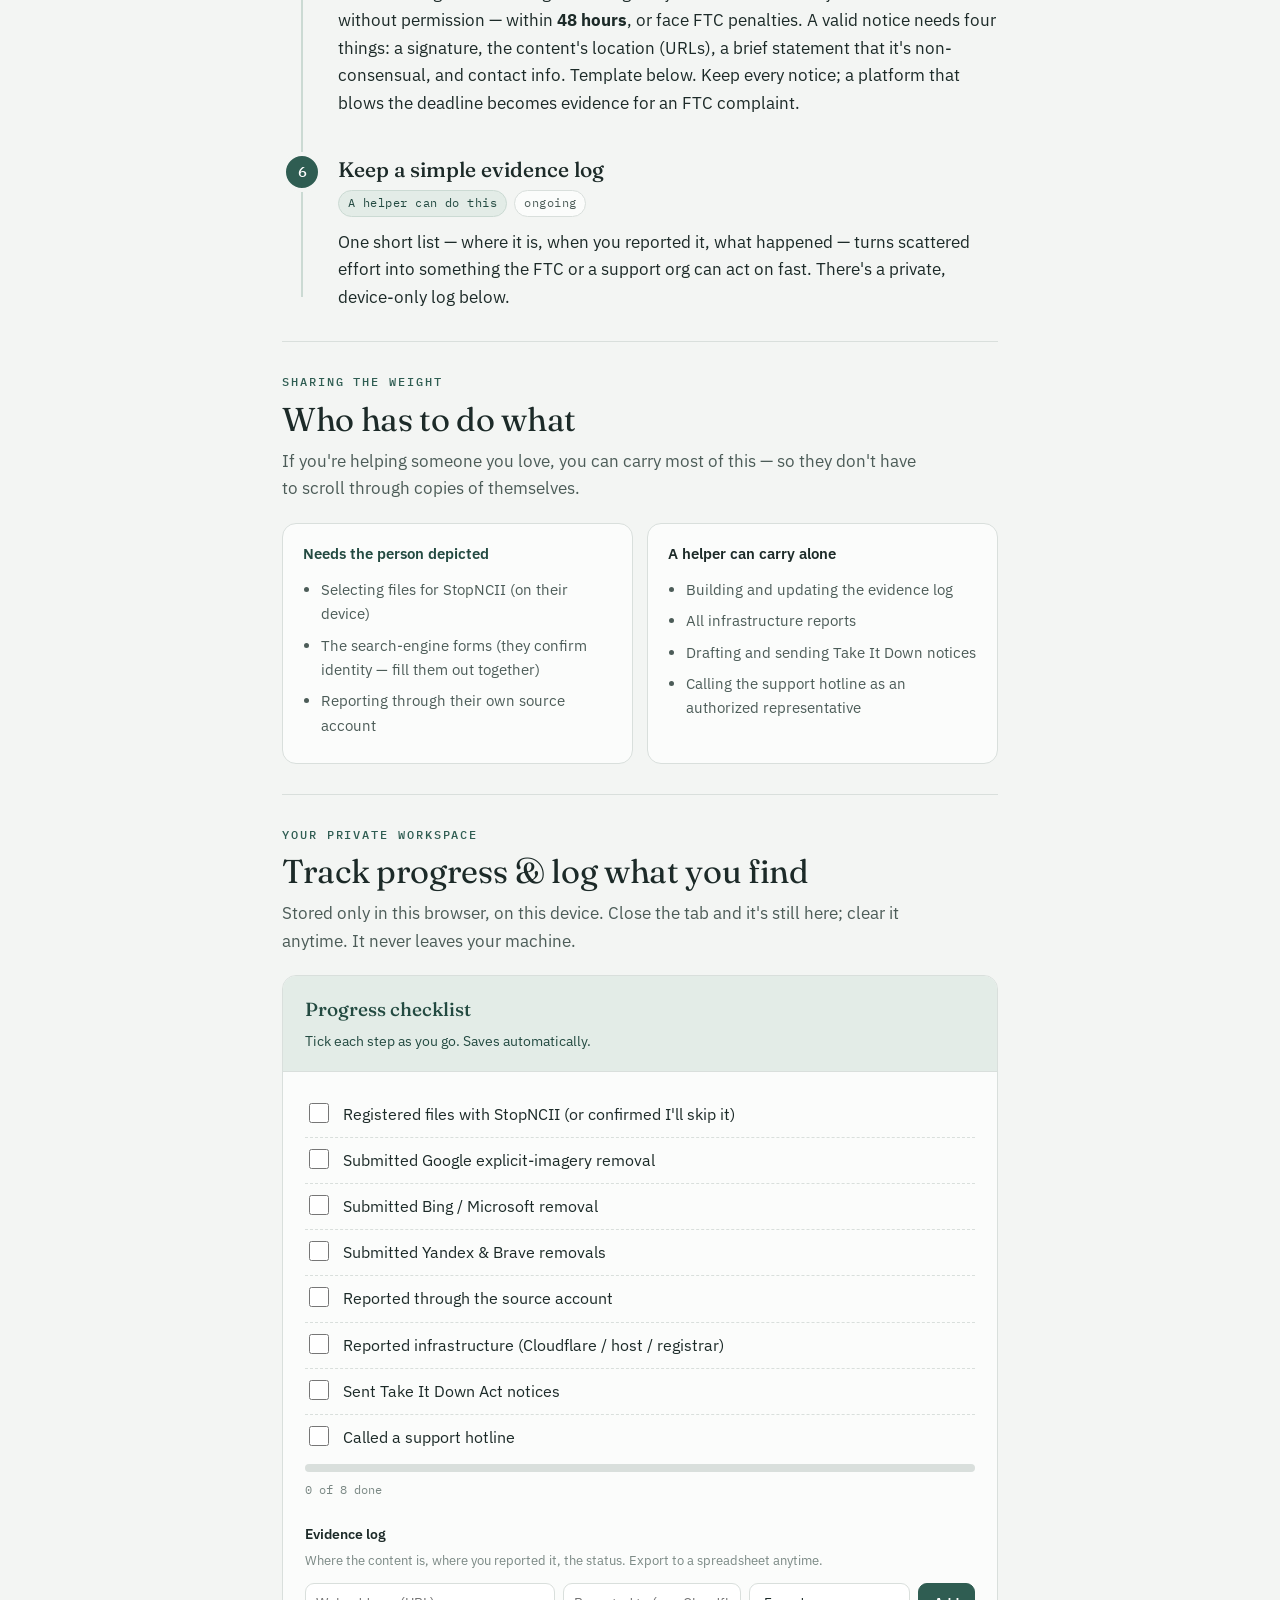
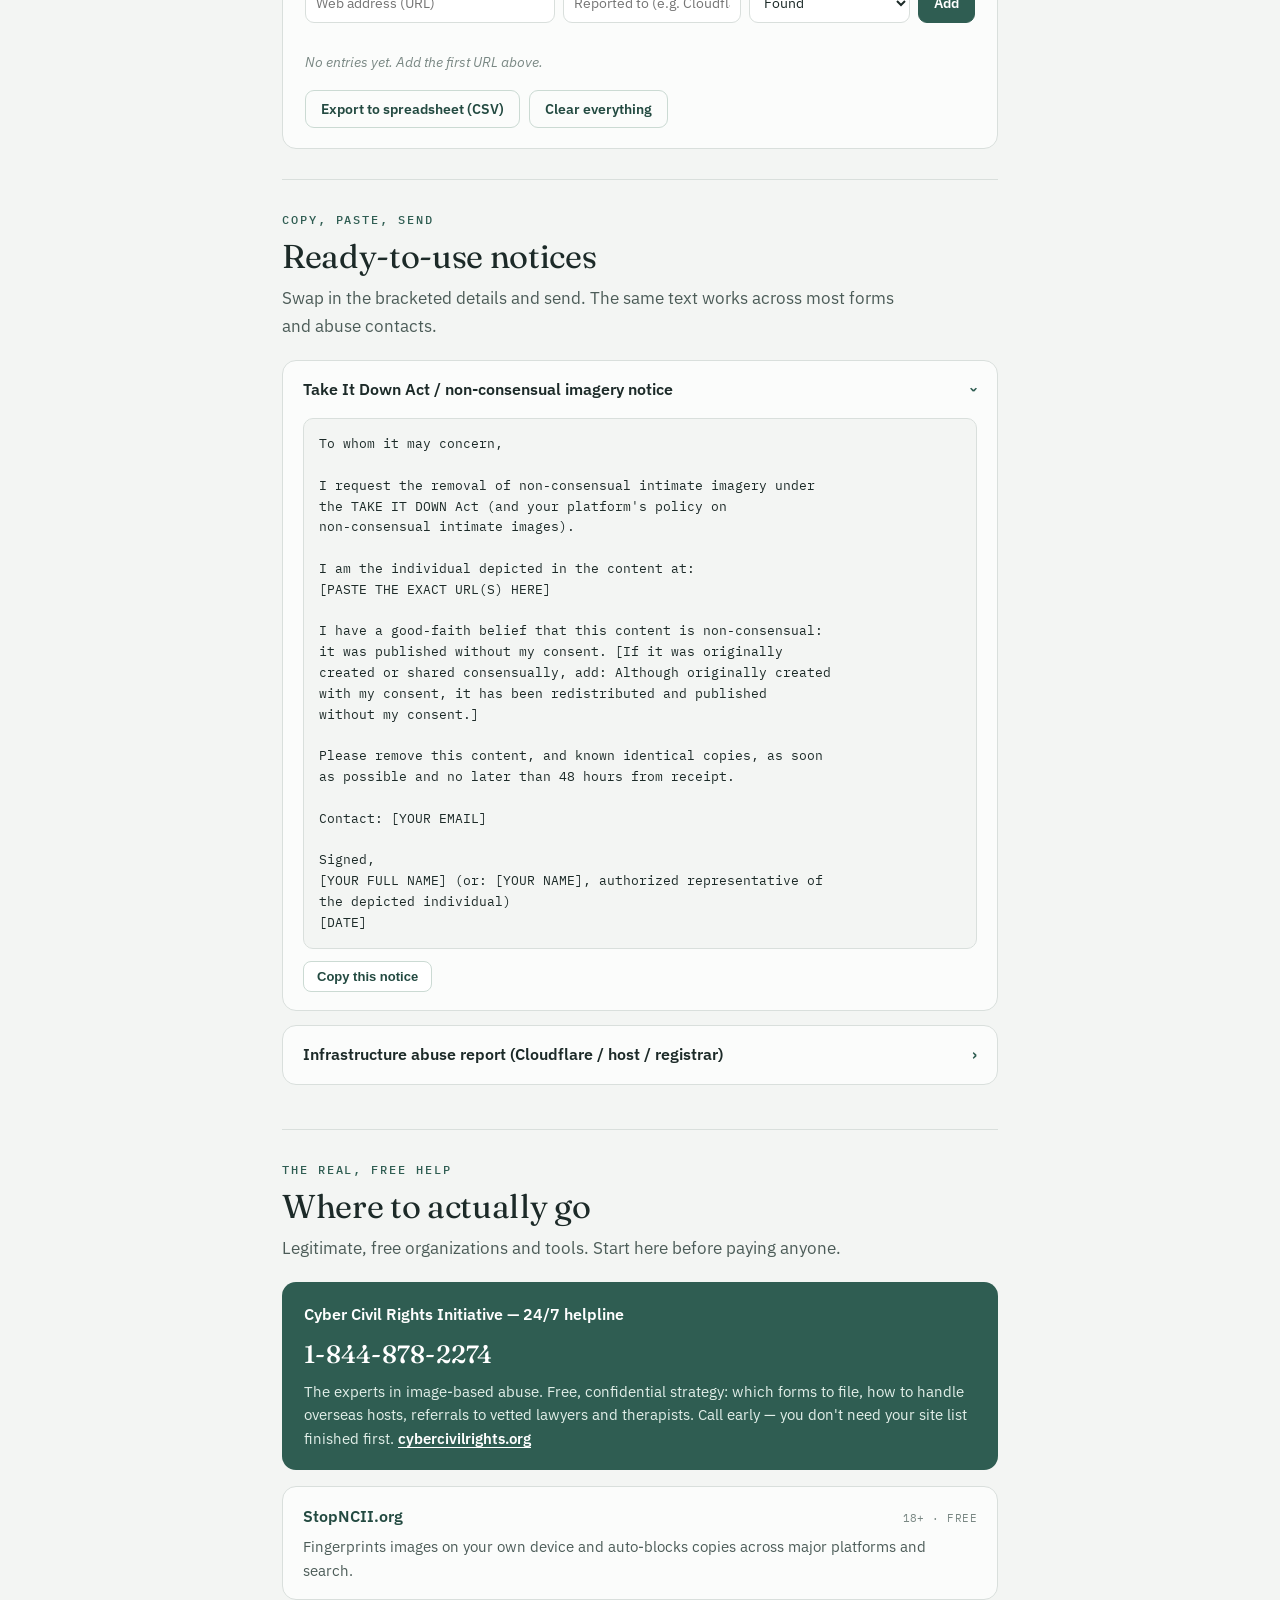
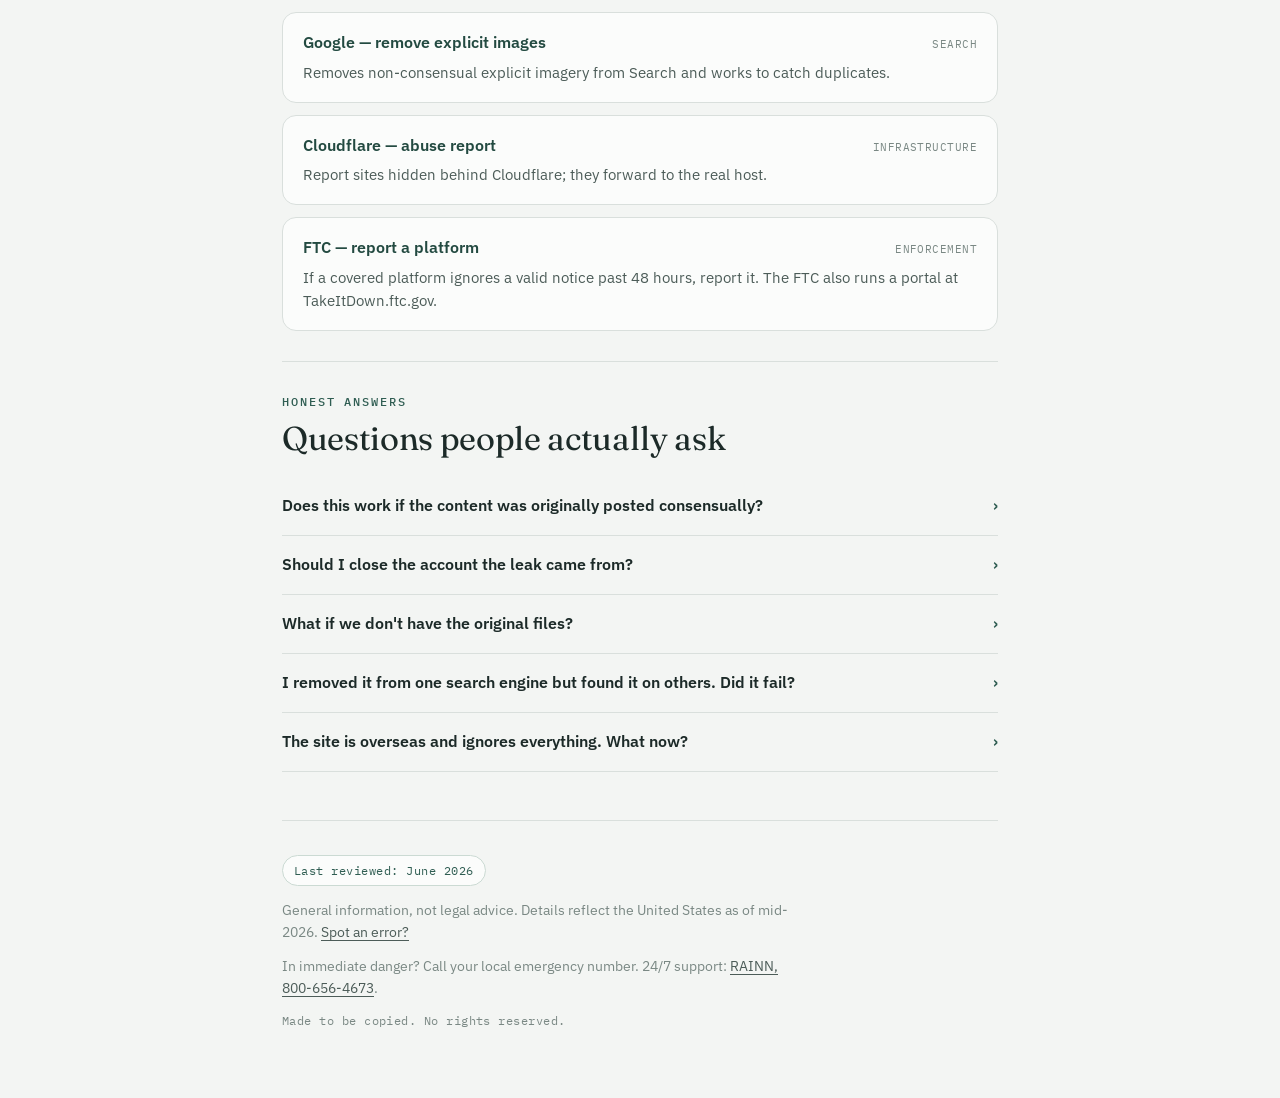
==== commit aee2e3d5: "Add files via upload" ====
--- a/leaked.html
+++ b/leaked.html
@@ -19,9 +19,9 @@
     <a class="brand" href="index.html"><span class="dot"></span>Take Back Control</a>
     <div class="navlinks">
       <a href="leaked.html" class="here">Leaked content</a>
-      <a href="shared.html">Shared by someone</a>
-      <a href="deepfake.html">Fake / AI images</a>
-      <a href="not-sure.html">Not sure</a>
+      <a href="shared-without-consent.html">Non-consensual images</a>
+      <a href="ai-image-abuse.html">AI image abuse</a>
+      <a href="non-consensual.html">Not sure</a>
     </div>
   </nav>
 
